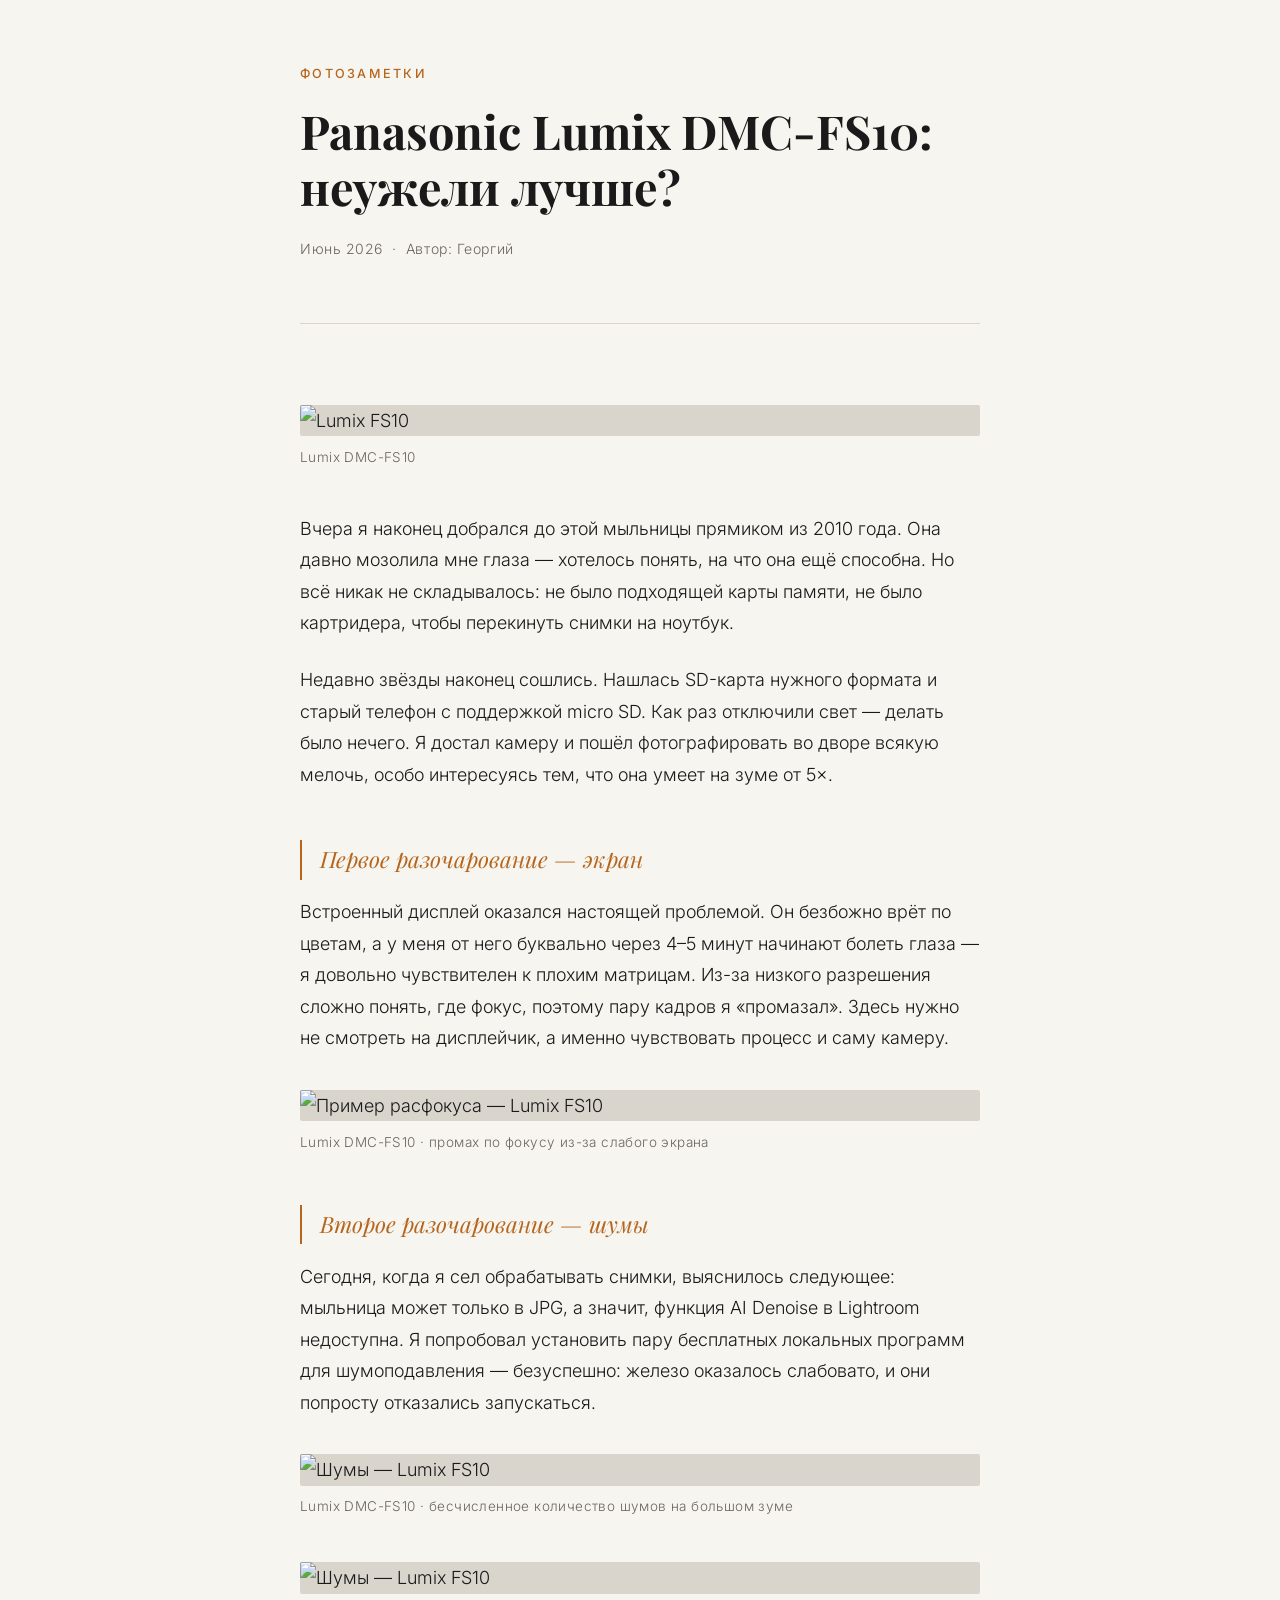
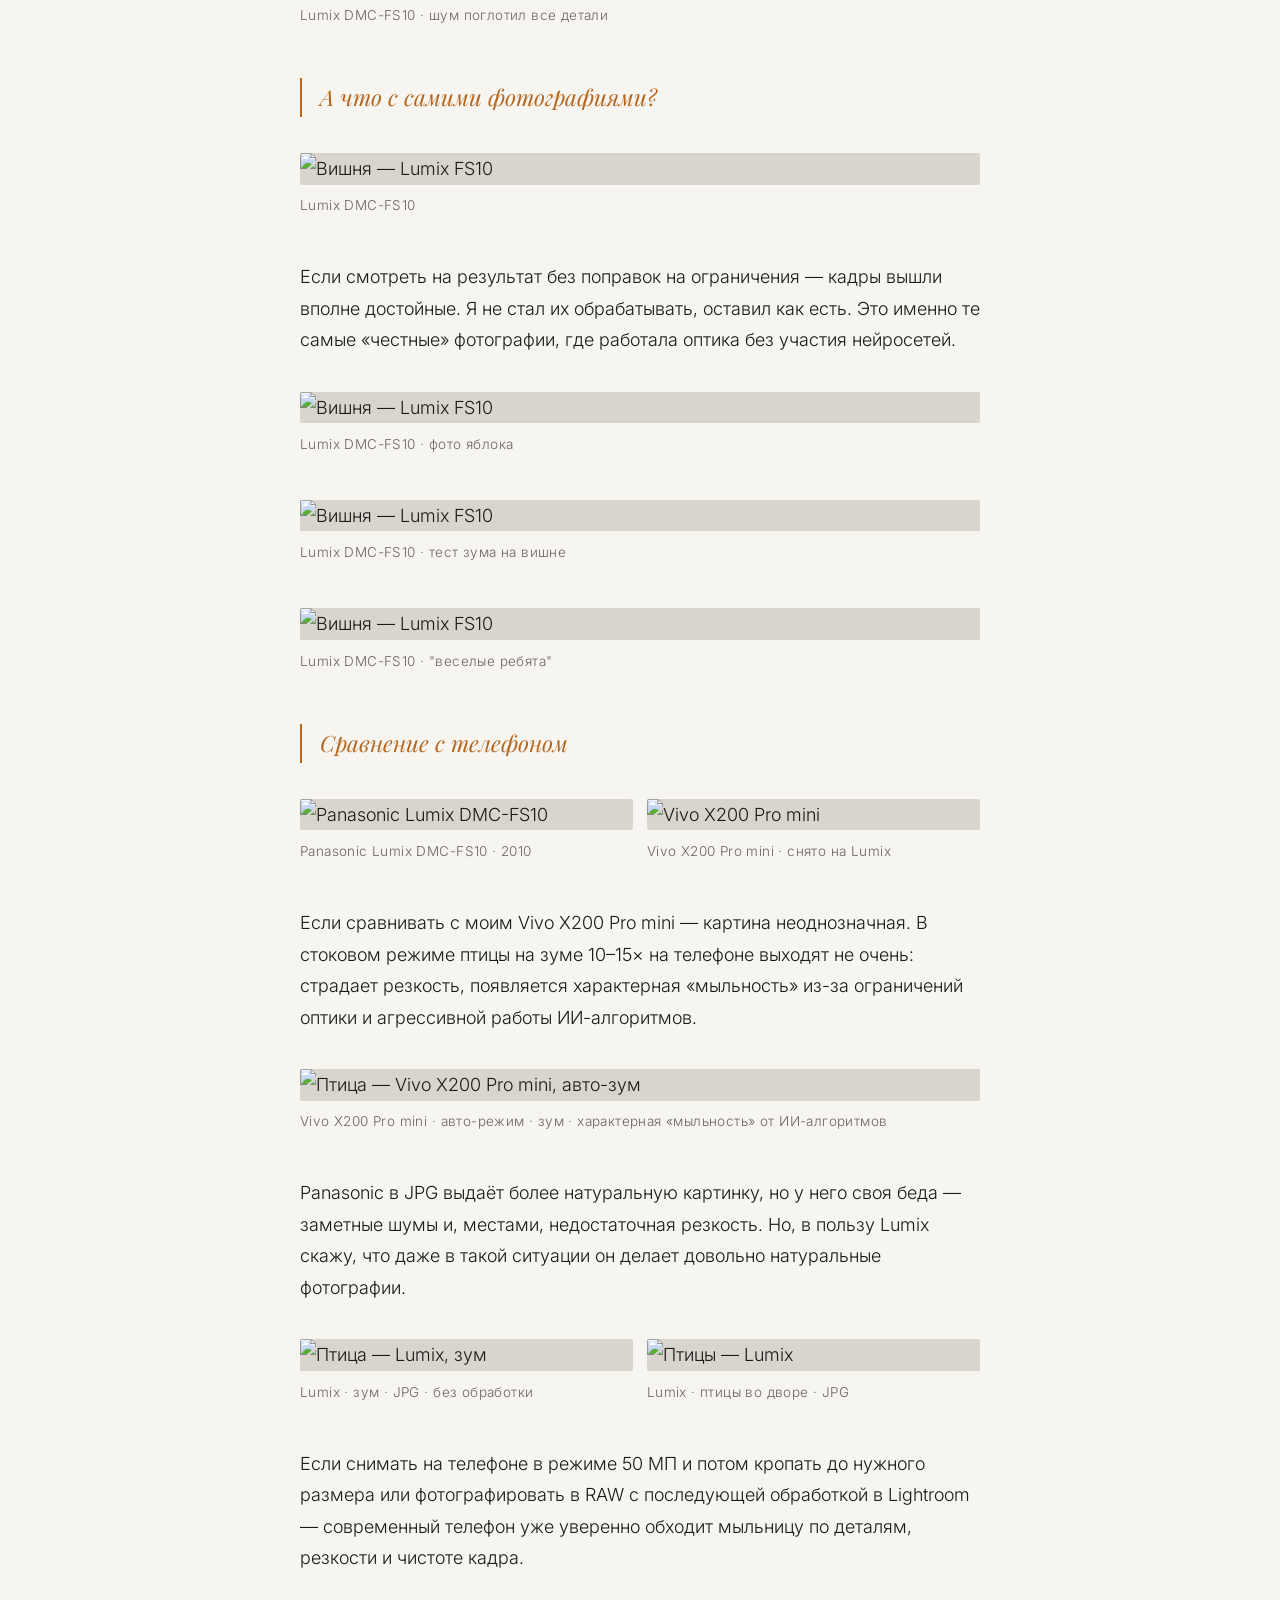
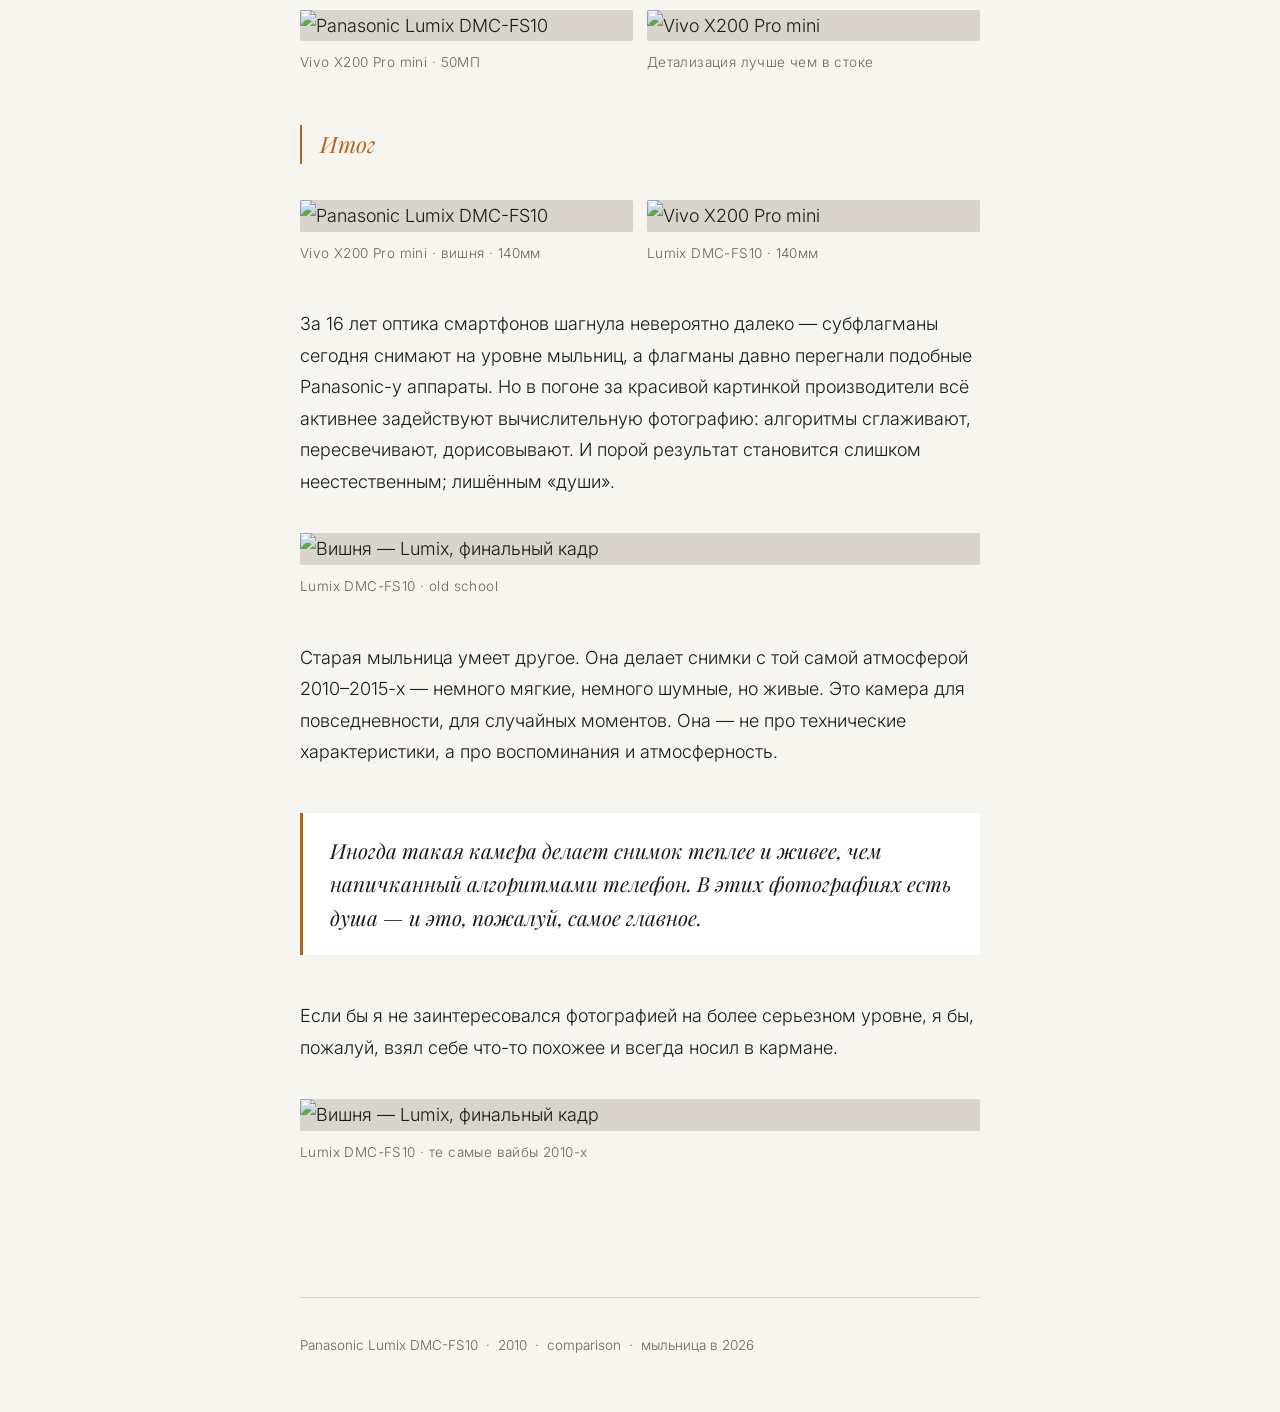
==== index.html @ 6db9e63e "Add files via upload" ====
<!DOCTYPE html>
<html lang="ru">
<head>
  <meta charset="UTF-8" />
  <meta name="viewport" content="width=device-width, initial-scale=1.0" />
  <title>Panasonic Lumix DMC-FS10: неужели лучше?</title>
  <style>
    @import url('https://fonts.googleapis.com/css2?family=Playfair+Display:ital,wght@0,400;0,700;1,400&family=Inter:wght@300;400;500&display=swap');

    :root {
      --bg:        #f7f5f0;
      --surface:   #ffffff;
      --ink:       #1a1a1a;
      --muted:     #6b6560;
      --accent:    #b5651d;
      --rule:      #d9d4cc;
      --max-w:     680px;
    }

    *, *::before, *::after { box-sizing: border-box; margin: 0; padding: 0; }
    html { font-size: 18px; }

    body {
      background: var(--bg);
      color: var(--ink);
      font-family: 'Inter', sans-serif;
      font-weight: 300;
      line-height: 1.75;
      padding: 0 1rem;
    }

    header {
      max-width: var(--max-w);
      margin: 0 auto;
      padding: 3.5rem 0 2rem;
      border-bottom: 1px solid var(--rule);
    }

    .eyebrow {
      font-size: 0.7rem;
      font-weight: 500;
      letter-spacing: 0.18em;
      text-transform: uppercase;
      color: var(--accent);
      margin-bottom: 1rem;
    }

    h1 {
      font-family: 'Playfair Display', serif;
      font-size: clamp(1.8rem, 5vw, 2.6rem);
      line-height: 1.2;
      font-weight: 700;
      color: var(--ink);
      margin-bottom: 1.2rem;
    }

    .meta {
      font-size: 0.78rem;
      color: var(--muted);
      letter-spacing: 0.04em;
    }

    main {
      max-width: var(--max-w);
      margin: 0 auto;
      padding: 2.5rem 0 5rem;
    }

    p { margin-bottom: 1.4rem; }

    h2 {
      font-family: 'Playfair Display', serif;
      font-size: 1.25rem;
      font-weight: 400;
      font-style: italic;
      color: var(--accent);
      margin: 2.8rem 0 0.9rem;
      padding-left: 1rem;
      border-left: 2px solid var(--accent);
    }

    figure { margin: 2rem 0 2.4rem; }

    figure img {
      width: 100%;
      display: block;
      border-radius: 2px;
      background: var(--rule);
      object-fit: cover;
    }

    figcaption {
      margin-top: 0.55rem;
      font-size: 0.75rem;
      color: var(--muted);
      letter-spacing: 0.03em;
    }

    .two-col {
      display: grid;
      grid-template-columns: 1fr 1fr;
      gap: 0.75rem;
      margin: 2rem 0 2.4rem;
    }

    .two-col figure { margin: 0; }

    blockquote {
      margin: 2.5rem 0;
      padding: 1.2rem 1.5rem;
      border-left: 3px solid var(--accent);
      background: var(--surface);
      font-family: 'Playfair Display', serif;
      font-style: italic;
      font-size: 1.15rem;
      line-height: 1.6;
      color: var(--ink);
    }

    footer {
      max-width: var(--max-w);
      margin: 0 auto;
      padding: 2rem 0 3rem;
      border-top: 1px solid var(--rule);
      font-size: 0.75rem;
      color: var(--muted);
    }

    @media (max-width: 480px) {
      html { font-size: 16px; }
      header, main, footer { padding-left: 0.25rem; padding-right: 0.25rem; }
      .two-col { grid-template-columns: 1fr; }
    }
  </style>
</head>
<body>

<header>
  <p class="eyebrow">Фотозаметки</p>
  <h1>Panasonic Lumix DMC-FS10: неужели лучше?</h1>
  <p class="meta">Июнь 2026 &nbsp;·&nbsp; Автор: Георгий</p>
</header>

<main>

 <!-- Lumix DMC-FS10 -->
  <figure>
    <!-- ФАЙЛ: IMG_20260617_155406.JPG -->
    <img src="IMG_20260617_155406.JPG" alt="Lumix FS10" />
    <figcaption>Lumix DMC-FS10 </figcaption>
  </figure>

  <p>
    Вчера я наконец добрался до этой мыльницы прямиком из 2010 года. Она давно мозолила мне
    глаза — хотелось понять, на что она ещё способна. Но всё никак не складывалось: не было
    подходящей карты памяти, не было картридера, чтобы перекинуть снимки на ноутбук.
  </p>

  <p>
    Недавно звёзды наконец сошлись. Нашлась SD-карта нужного формата и старый телефон с
    поддержкой micro SD. Как раз отключили свет — делать было нечего. Я достал камеру и пошёл
    фотографировать во дворе всякую мелочь, особо интересуясь тем, что она умеет на зуме от 5×.
  </p>

  
  <h2>Первое разочарование — экран</h2>

  <p>
    Встроенный дисплей оказался настоящей проблемой. Он безбожно врёт по цветам, а у меня от него
    буквально через 4–5 минут начинают болеть глаза — я довольно чувствителен к плохим матрицам.
    Из-за низкого разрешения сложно понять, где фокус, поэтому пару кадров я «промазал». Здесь
    нужно не смотреть на дисплейчик, а именно чувствовать процесс и саму камеру.
  </p>

  <!-- Пример расфокуса -->
  <figure>
    <!-- ФАЙЛ: P1030020.JPG -->
    <img src="P1030020.JPG" alt="Пример расфокуса — Lumix FS10" />
    <figcaption>Lumix DMC-FS10 · промах по фокусу из-за слабого экрана</figcaption>
  </figure>




  <h2>Второе разочарование — шумы</h2>

  <p>
    Сегодня, когда я сел обрабатывать снимки, выяснилось следующее: мыльница может только в JPG,
    а значит, функция AI Denoise в Lightroom недоступна. Я попробовал установить пару бесплатных
    локальных программ для шумоподавления — безуспешно: железо оказалось слабовато, и они
    попросту отказались запускаться.
  </p>

  <!-- Шумы -->
  <figure>
    <!-- ФАЙЛ: P1030001.JPG -->
    <img src="P1030001.JPG" alt="Шумы — Lumix FS10" />
    <figcaption>Lumix DMC-FS10 · бесчисленное количество шумов на большом зуме</figcaption>
  </figure>

  <!-- Шумы -->
  <figure>
    <!-- ФАЙЛ: P1030028.JPG -->
    <img src="P1030028.JPG" alt="Шумы — Lumix FS10" />
    <figcaption>Lumix DMC-FS10 · шум поглотил все детали</figcaption>
  </figure>

  <h2>А что с самими фотографиями?</h2>

  <!-- Примеры фото -->
  <figure>
    <!-- ФАЙЛ: P1030004.JPG -->
    <img src="P1030004.JPG" alt="Вишня — Lumix FS10" />
    <figcaption>Lumix DMC-FS10 </figcaption>
  </figure>

  <p>
    Если смотреть на результат без поправок на ограничения — кадры вышли вполне достойные. Я не
    стал их обрабатывать, оставил как есть. Это именно те самые «честные» фотографии, где
    работала оптика без участия нейросетей.
  </p>

  <!-- Примеры фото -->
  <figure>
    <!-- ФАЙЛ: P1030006.JPG -->
    <img src="P1030006.JPG" alt="Вишня — Lumix FS10" />
    <figcaption>Lumix DMC-FS10 · фото яблока</figcaption>
  </figure>

  <!-- Примеры фото -->
  <figure>
    <!-- ФАЙЛ: P1030009.JPG -->
    <img src="P1030009.JPG" alt="Вишня — Lumix FS10" />
    <figcaption>Lumix DMC-FS10 · тест зума на вишне</figcaption>
  </figure>

  <!-- Примеры фото -->
  <figure>
    <!-- ФАЙЛ: P1030031.JPG -->
    <img src="P1030031.JPG" alt="Вишня — Lumix FS10" />
    <figcaption>Lumix DMC-FS10 · "веселые ребята" </figcaption>
  </figure>

  <h2>Сравнение с телефоном</h2>

<!-- Два героя: Lumix и Vivo -->
  <div class="two-col">
    <figure>
      <!-- ФАЙЛ: IMG_20260617_164035.jpg -->
      <img src="IMG_20260617_164035.jpg" alt="Panasonic Lumix DMC-FS10" />
      <figcaption>Panasonic Lumix DMC-FS10 · 2010</figcaption>
    </figure>
    <figure>
      <!-- ФАЙЛ: P1030015.jpg -->
      <img src="P1030015.jpg" alt="Vivo X200 Pro mini" />
      <figcaption>Vivo X200 Pro mini · снято на Lumix</figcaption>
    </figure>
  </div>


  <p>
    Если сравнивать с моим Vivo X200 Pro mini — картина неоднозначная. В стоковом режиме птицы на
    зуме 10–15× на телефоне выходят не очень: страдает резкость, появляется характерная «мыльность»
    из-за ограничений оптики и агрессивной работы ИИ-алгоритмов.
  </p>

  <!-- Vivo: авто-зум -->
  <figure>
    <!-- ФАЙЛ: мыло.jpg -->
    <img src="мыло.jpg" alt="Птица — Vivo X200 Pro mini, авто-зум" />
    <figcaption>Vivo X200 Pro mini · авто-режим · зум · характерная «мыльность» от ИИ-алгоритмов</figcaption>
  </figure>




  <p>
    Panasonic в JPG выдаёт более натуральную картинку, но у него своя беда — заметные шумы и,
    местами, недостаточная резкость. Но, в пользу Lumix скажу, что даже в такой ситуации он делает довольно натуральные фотографии.

  <!-- Птицы на Lumix -->
  <div class="two-col">
    <figure>
      <!-- ФАЙЛ: P1030012.JPG -->
      <img src="P1030012.JPG" alt="Птица — Lumix, зум" />
      <figcaption>Lumix · зум · JPG · без обработки</figcaption>
    </figure>
    <figure>
      <!-- ФАЙЛ: P1030029.JPG -->
      <img src="P1030029.JPG" alt="Птицы — Lumix" />
      <figcaption>Lumix · птицы во дворе · JPG</figcaption>
    </figure>
  </div>

    
    Если снимать на телефоне в режиме 50 МП и потом кропать до
    нужного размера или фотографировать в RAW с последующей обработкой в Lightroom — современный
    телефон уже уверенно обходит мыльницу по деталям, резкости и чистоте кадра.
  </p>
  
  <!-- Vivo в 50мп -->
  <div class="two-col">
    <figure>
      <!-- ФАЙЛ: 50мп (1).jpg -->
      <img src="50мп (1).jpg" alt="Panasonic Lumix DMC-FS10" />
      <figcaption>Vivo X200 Pro mini · 50МП </figcaption>
    </figure>
    <figure>
      <!-- ФАЙЛ:50мп (2).jpg -->
      <img src="50мп (2).jpg" alt="Vivo X200 Pro mini" />
      <figcaption>Детализация лучше чем в стоке</figcaption>
    </figure>
  </div>



  <h2>Итог</h2>

 <!-- Еще немного сравнения -->
  <div class="two-col">
    <figure>
      <!-- ФАЙЛ: Vivo.jpg -->
      <img src="Vivo.jpg" alt="Panasonic Lumix DMC-FS10" />
      <figcaption>Vivo X200 Pro mini · вишня · 140мм</figcaption>
    </figure>
    <figure>
      <!-- ФАЙЛ:P1030022.jpg -->
      <img src="P1030022.jpg" alt="Vivo X200 Pro mini" />
      <figcaption>Lumix DMC-FS10 · 140мм</figcaption>
    </figure>
  </div>

  <p>
    За 16 лет оптика смартфонов шагнула невероятно далеко — субфлагманы сегодня снимают на уровне
    мыльниц, а флагманы давно перегнали подобные Panasonic-у аппараты. Но в погоне за красивой
    картинкой производители всё активнее задействуют вычислительную фотографию: алгоритмы
    сглаживают, пересвечивают, дорисовывают. И порой результат становится слишком
    неестественным; лишённым «души».
  </p>

 <!-- Финальный атмосферный кадр -->
  <figure>
    <!-- ФАЙЛ: P1030003.JPG -->
    <img src="P1030003.JPG" alt="Вишня — Lumix, финальный кадр" />
    <figcaption>Lumix DMC-FS10 · old school</figcaption>
  </figure>

  <p>
    Старая мыльница умеет другое. Она делает снимки с той самой атмосферой 2010–2015-х — немного
    мягкие, немного шумные, но живые. Это камера для повседневности, для случайных моментов. Она —
    не про технические характеристики, а про воспоминания и атмосферность.
  </p>

  <blockquote>
    Иногда такая камера делает снимок теплее и живее, чем напичканный алгоритмами телефон.
    В этих фотографиях есть душа — и это, пожалуй, самое главное.
  </blockquote>

  <p>
    Если бы я не заинтересовался фотографией на более серьезном уровне, я бы, пожалуй, взял себе
    что-то похожее и всегда носил в кармане.
  </p>

  <!-- Финальный атмосферный кадр -->
  <figure>
    <!-- ФАЙЛ: P1030018.JPG -->
    <img src="P1030018.JPG" alt="Вишня — Lumix, финальный кадр" />
    <figcaption>Lumix DMC-FS10 · те самые вайбы 2010-х</figcaption>
  </figure>

</main>

<footer>
  Panasonic Lumix DMC-FS10 &nbsp;·&nbsp; 2010 &nbsp;·&nbsp; comparison &nbsp;·&nbsp; мыльница в 2026
</footer>

</body>
</html>
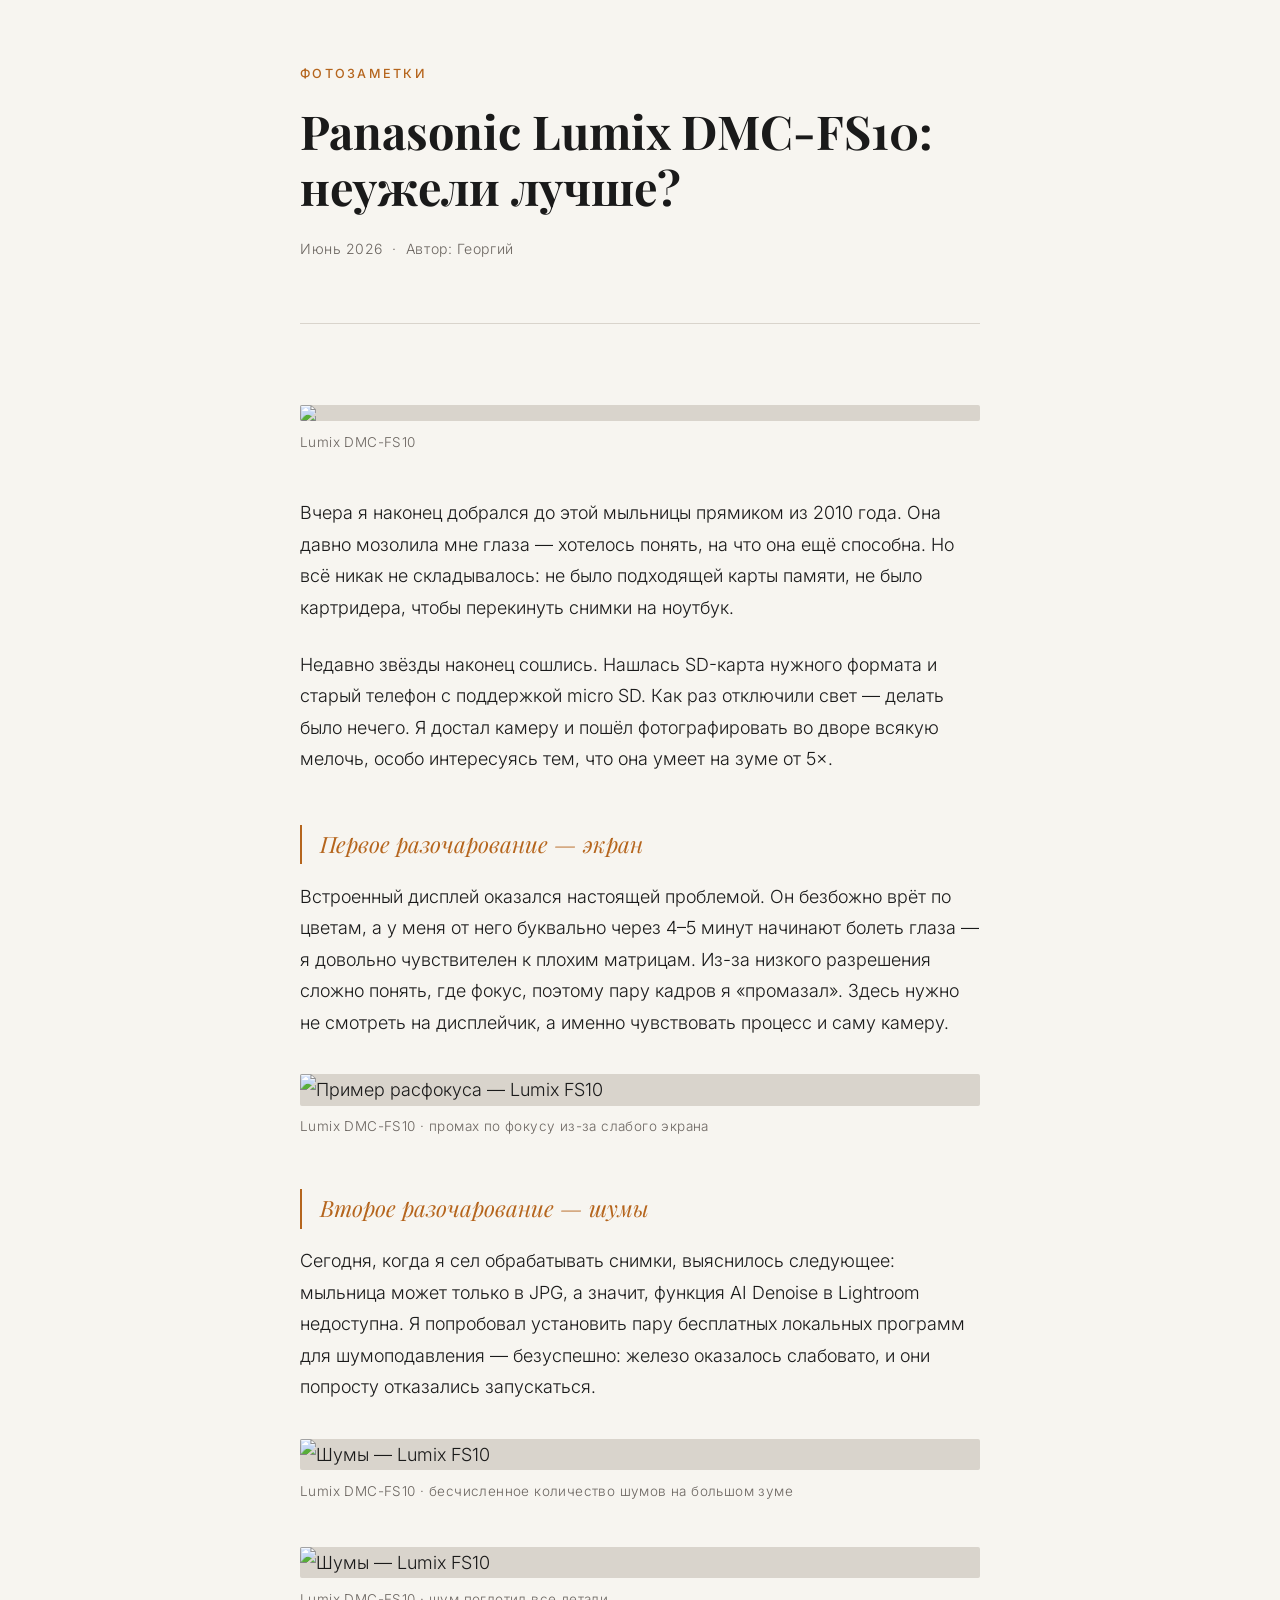
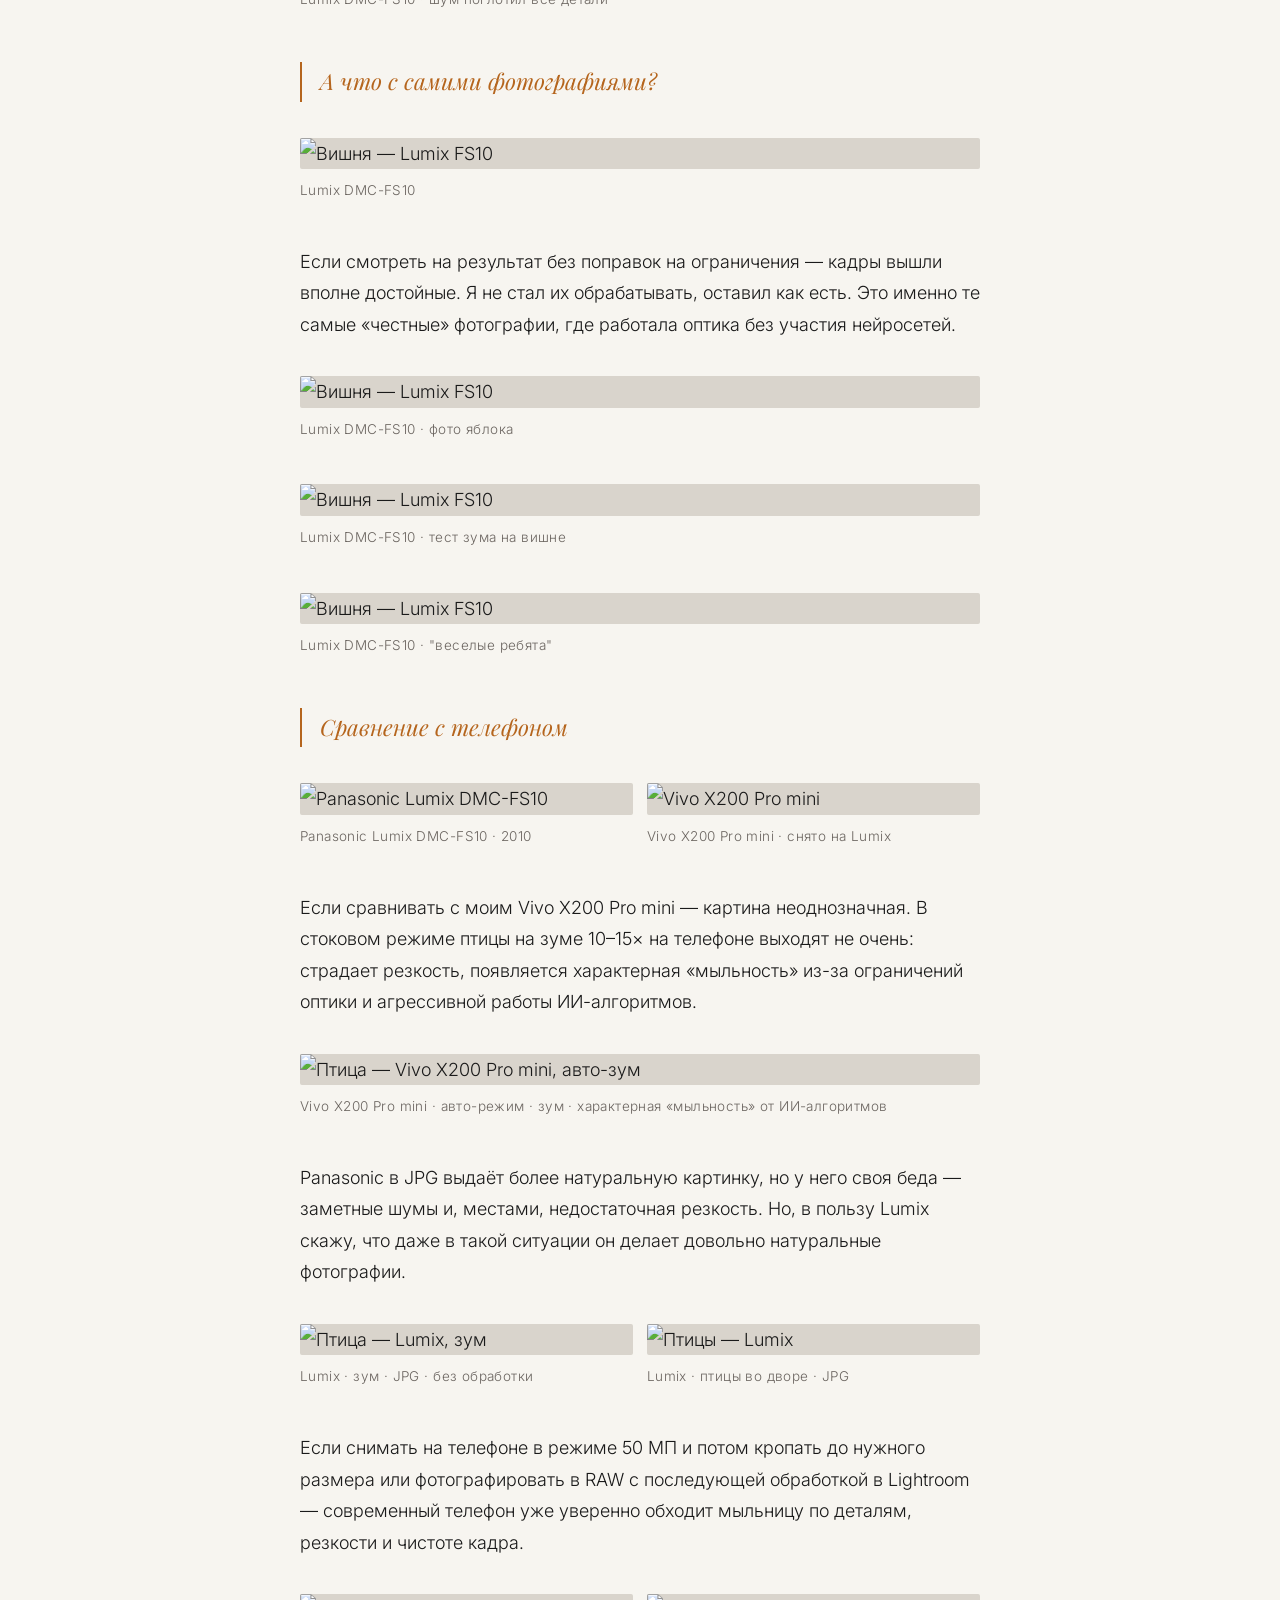
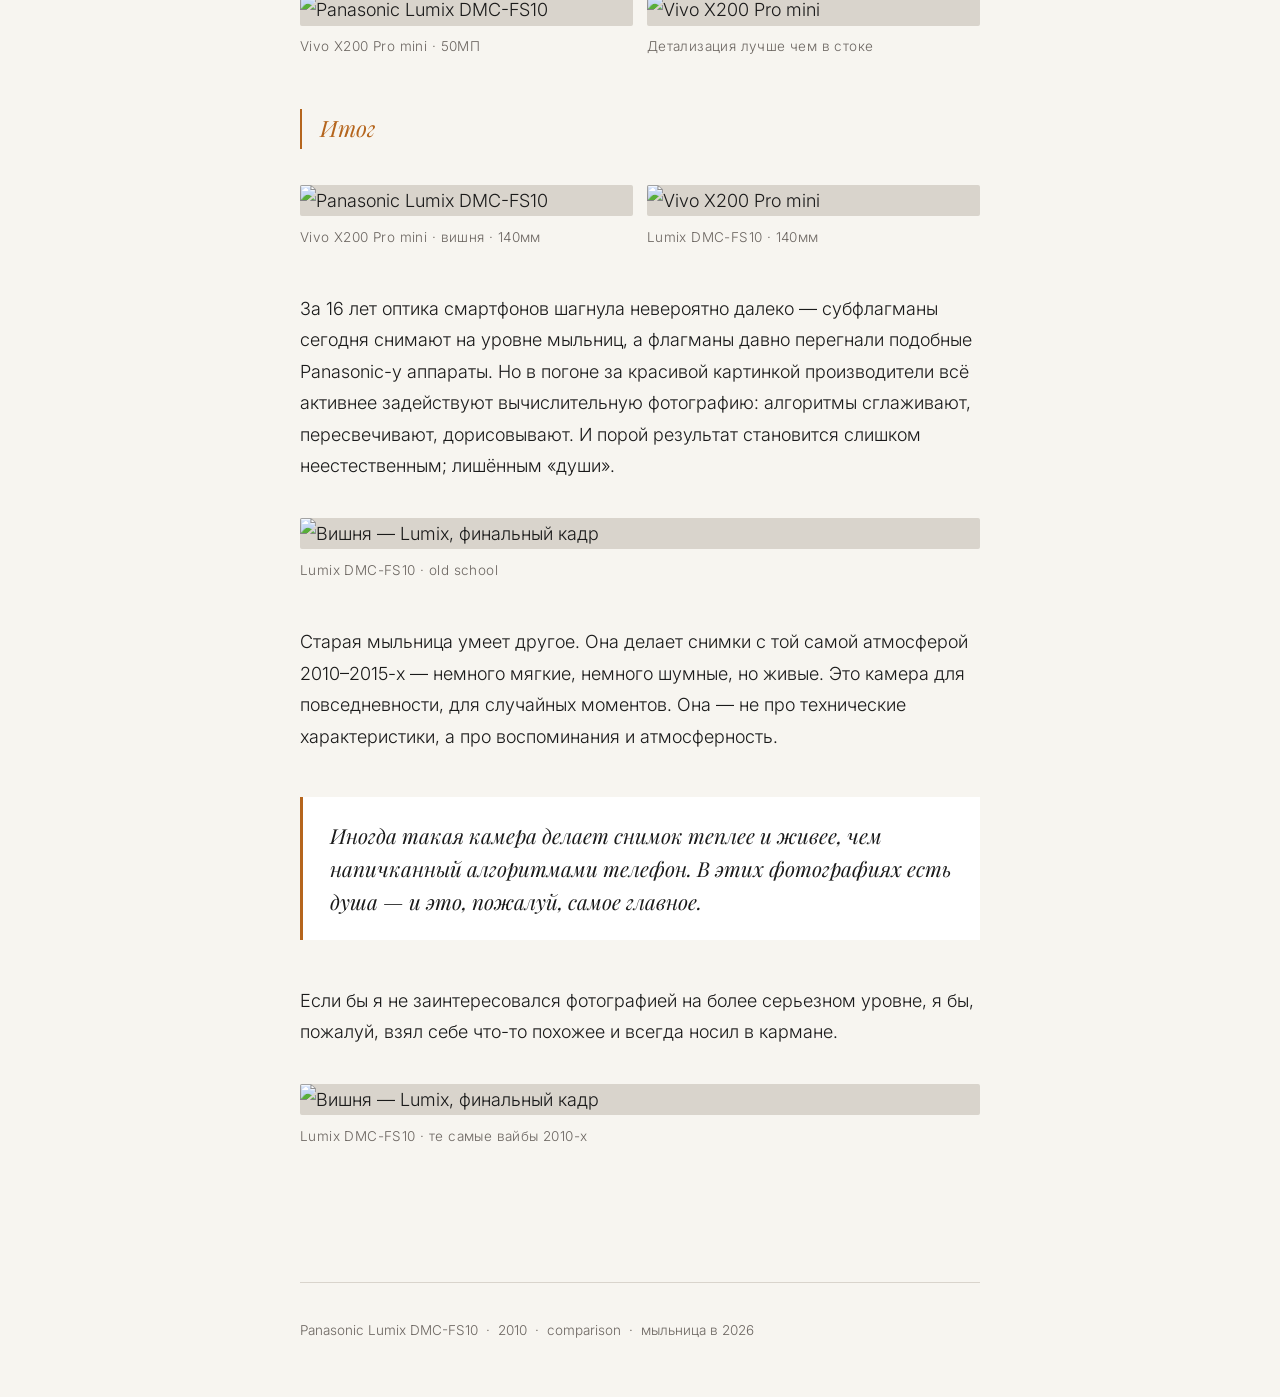
==== commit 1355ba04: "Update index.html" ====
--- a/index.html
+++ b/index.html
@@ -146,7 +146,7 @@
  <!-- Lumix DMC-FS10 -->
   <figure>
     <!-- ФАЙЛ: IMG_20260617_155406.JPG -->
-    <img src="IMG_20260617_155406.JPG" alt="Lumix FS10" />
+    <img src="https://res.cloudinary.com/dtzceng66/image/upload/q_auto/f_auto/v1781791771/IMG_20260617_155406_luvrly.jpg" />
     <figcaption>Lumix DMC-FS10 </figcaption>
   </figure>
 
@@ -175,7 +175,7 @@
   <!-- Пример расфокуса -->
   <figure>
     <!-- ФАЙЛ: P1030020.JPG -->
-    <img src="P1030020.JPG" alt="Пример расфокуса — Lumix FS10" />
+    <img src="https://res.cloudinary.com/dtzceng66/image/upload/q_auto/f_auto/v1781791785/P1030020_sy3ete.jpg" alt="Пример расфокуса — Lumix FS10" />
     <figcaption>Lumix DMC-FS10 · промах по фокусу из-за слабого экрана</figcaption>
   </figure>
 
@@ -194,7 +194,7 @@
   <!-- Шумы -->
   <figure>
     <!-- ФАЙЛ: P1030001.JPG -->
-    <img src="P1030001.JPG" alt="Шумы — Lumix FS10" />
+    <img src="https://res.cloudinary.com/dtzceng66/image/upload/q_auto/f_auto/v1781791806/P1030001_zea3n1.jpg" alt="Шумы — Lumix FS10" />
     <figcaption>Lumix DMC-FS10 · бесчисленное количество шумов на большом зуме</figcaption>
   </figure>
 
@@ -210,7 +210,7 @@
   <!-- Примеры фото -->
   <figure>
     <!-- ФАЙЛ: P1030004.JPG -->
-    <img src="P1030004.JPG" alt="Вишня — Lumix FS10" />
+    <img src="https://res.cloudinary.com/dtzceng66/image/upload/q_auto/f_auto/v1781791826/P1030028_osw4nv.jpg" alt="Вишня — Lumix FS10" />
     <figcaption>Lumix DMC-FS10 </figcaption>
   </figure>
 
@@ -223,21 +223,21 @@
   <!-- Примеры фото -->
   <figure>
     <!-- ФАЙЛ: P1030006.JPG -->
-    <img src="P1030006.JPG" alt="Вишня — Lumix FS10" />
+    <img src="https://res.cloudinary.com/dtzceng66/image/upload/q_auto/f_auto/v1781791845/P1030006_aoqjfi.jpg" alt="Вишня — Lumix FS10" />
     <figcaption>Lumix DMC-FS10 · фото яблока</figcaption>
   </figure>
 
   <!-- Примеры фото -->
   <figure>
     <!-- ФАЙЛ: P1030009.JPG -->
-    <img src="P1030009.JPG" alt="Вишня — Lumix FS10" />
+    <img src="https://res.cloudinary.com/dtzceng66/image/upload/q_auto/f_auto/v1781791836/P1030004_skjweq.jpg" alt="Вишня — Lumix FS10" />
     <figcaption>Lumix DMC-FS10 · тест зума на вишне</figcaption>
   </figure>
 
   <!-- Примеры фото -->
   <figure>
     <!-- ФАЙЛ: P1030031.JPG -->
-    <img src="P1030031.JPG" alt="Вишня — Lumix FS10" />
+    <img src="https://res.cloudinary.com/dtzceng66/image/upload/q_auto/f_auto/v1781791860/P1030031_zrsrns.jpg" alt="Вишня — Lumix FS10" />
     <figcaption>Lumix DMC-FS10 · "веселые ребята" </figcaption>
   </figure>
 
@@ -247,12 +247,12 @@
   <div class="two-col">
     <figure>
       <!-- ФАЙЛ: IMG_20260617_164035.jpg -->
-      <img src="IMG_20260617_164035.jpg" alt="Panasonic Lumix DMC-FS10" />
+      <img src="https://res.cloudinary.com/dtzceng66/image/upload/q_auto/f_auto/v1781791868/IMG_20260617_164035_av7umv.jpg" alt="Panasonic Lumix DMC-FS10" />
       <figcaption>Panasonic Lumix DMC-FS10 · 2010</figcaption>
     </figure>
     <figure>
       <!-- ФАЙЛ: P1030015.jpg -->
-      <img src="P1030015.jpg" alt="Vivo X200 Pro mini" />
+      <img src="https://res.cloudinary.com/dtzceng66/image/upload/q_auto/f_auto/v1781791874/P1030015_zgs31p.jpg" alt="Vivo X200 Pro mini" />
       <figcaption>Vivo X200 Pro mini · снято на Lumix</figcaption>
     </figure>
   </div>
@@ -267,7 +267,7 @@
   <!-- Vivo: авто-зум -->
   <figure>
     <!-- ФАЙЛ: мыло.jpg -->
-    <img src="мыло.jpg" alt="Птица — Vivo X200 Pro mini, авто-зум" />
+    <img src="https://res.cloudinary.com/dtzceng66/image/upload/q_auto/f_auto/v1781791885/%D0%BC%D1%8B%D0%BB%D0%BE_d5akgj.jpg" alt="Птица — Vivo X200 Pro mini, авто-зум" />
     <figcaption>Vivo X200 Pro mini · авто-режим · зум · характерная «мыльность» от ИИ-алгоритмов</figcaption>
   </figure>
 
@@ -282,12 +282,12 @@
   <div class="two-col">
     <figure>
       <!-- ФАЙЛ: P1030012.JPG -->
-      <img src="P1030012.JPG" alt="Птица — Lumix, зум" />
+      <img src="https://res.cloudinary.com/dtzceng66/image/upload/q_auto/f_auto/v1781791901/P1030012_gyocwr.jpg" alt="Птица — Lumix, зум" />
       <figcaption>Lumix · зум · JPG · без обработки</figcaption>
     </figure>
     <figure>
       <!-- ФАЙЛ: P1030029.JPG -->
-      <img src="P1030029.JPG" alt="Птицы — Lumix" />
+      <img src="https://res.cloudinary.com/dtzceng66/image/upload/q_auto/f_auto/v1781791910/P1030029_rwghib.jpg" alt="Птицы — Lumix" />
       <figcaption>Lumix · птицы во дворе · JPG</figcaption>
     </figure>
   </div>
@@ -302,12 +302,12 @@
   <div class="two-col">
     <figure>
       <!-- ФАЙЛ: 50мп (1).jpg -->
-      <img src="50мп (1).jpg" alt="Panasonic Lumix DMC-FS10" />
+      <img src="https://res.cloudinary.com/dtzceng66/image/upload/q_auto/f_auto/v1781791921/50%D0%BC%D0%BF_1_htyb23.jpg" alt="Panasonic Lumix DMC-FS10" />
       <figcaption>Vivo X200 Pro mini · 50МП </figcaption>
     </figure>
     <figure>
       <!-- ФАЙЛ:50мп (2).jpg -->
-      <img src="50мп (2).jpg" alt="Vivo X200 Pro mini" />
+      <img src="https://res.cloudinary.com/dtzceng66/image/upload/q_auto/f_auto/v1781791922/50%D0%BC%D0%BF_2_axqukk.jpg" alt="Vivo X200 Pro mini" />
       <figcaption>Детализация лучше чем в стоке</figcaption>
     </figure>
   </div>
@@ -320,12 +320,12 @@
   <div class="two-col">
     <figure>
       <!-- ФАЙЛ: Vivo.jpg -->
-      <img src="Vivo.jpg" alt="Panasonic Lumix DMC-FS10" />
+      <img src="https://res.cloudinary.com/dtzceng66/image/upload/q_auto/f_auto/v1781791946/Vivo_zoxtzl.jpg" alt="Panasonic Lumix DMC-FS10" />
       <figcaption>Vivo X200 Pro mini · вишня · 140мм</figcaption>
     </figure>
     <figure>
       <!-- ФАЙЛ:P1030022.jpg -->
-      <img src="P1030022.jpg" alt="Vivo X200 Pro mini" />
+      <img src="https://res.cloudinary.com/dtzceng66/image/upload/q_auto/f_auto/v1781791951/P1030022_qjdpiz.jpg" alt="Vivo X200 Pro mini" />
       <figcaption>Lumix DMC-FS10 · 140мм</figcaption>
     </figure>
   </div>
@@ -341,7 +341,7 @@
  <!-- Финальный атмосферный кадр -->
   <figure>
     <!-- ФАЙЛ: P1030003.JPG -->
-    <img src="P1030003.JPG" alt="Вишня — Lumix, финальный кадр" />
+    <img src="https://res.cloudinary.com/dtzceng66/image/upload/q_auto/f_auto/v1781791960/P1030003_ffwymv.jpg" alt="Вишня — Lumix, финальный кадр" />
     <figcaption>Lumix DMC-FS10 · old school</figcaption>
   </figure>
 
@@ -364,7 +364,7 @@
   <!-- Финальный атмосферный кадр -->
   <figure>
     <!-- ФАЙЛ: P1030018.JPG -->
-    <img src="P1030018.JPG" alt="Вишня — Lumix, финальный кадр" />
+    <img src="https://res.cloudinary.com/dtzceng66/image/upload/q_auto/f_auto/v1781791974/P1030018_phjuxg.jpg" alt="Вишня — Lumix, финальный кадр" />
     <figcaption>Lumix DMC-FS10 · те самые вайбы 2010-х</figcaption>
   </figure>
 
